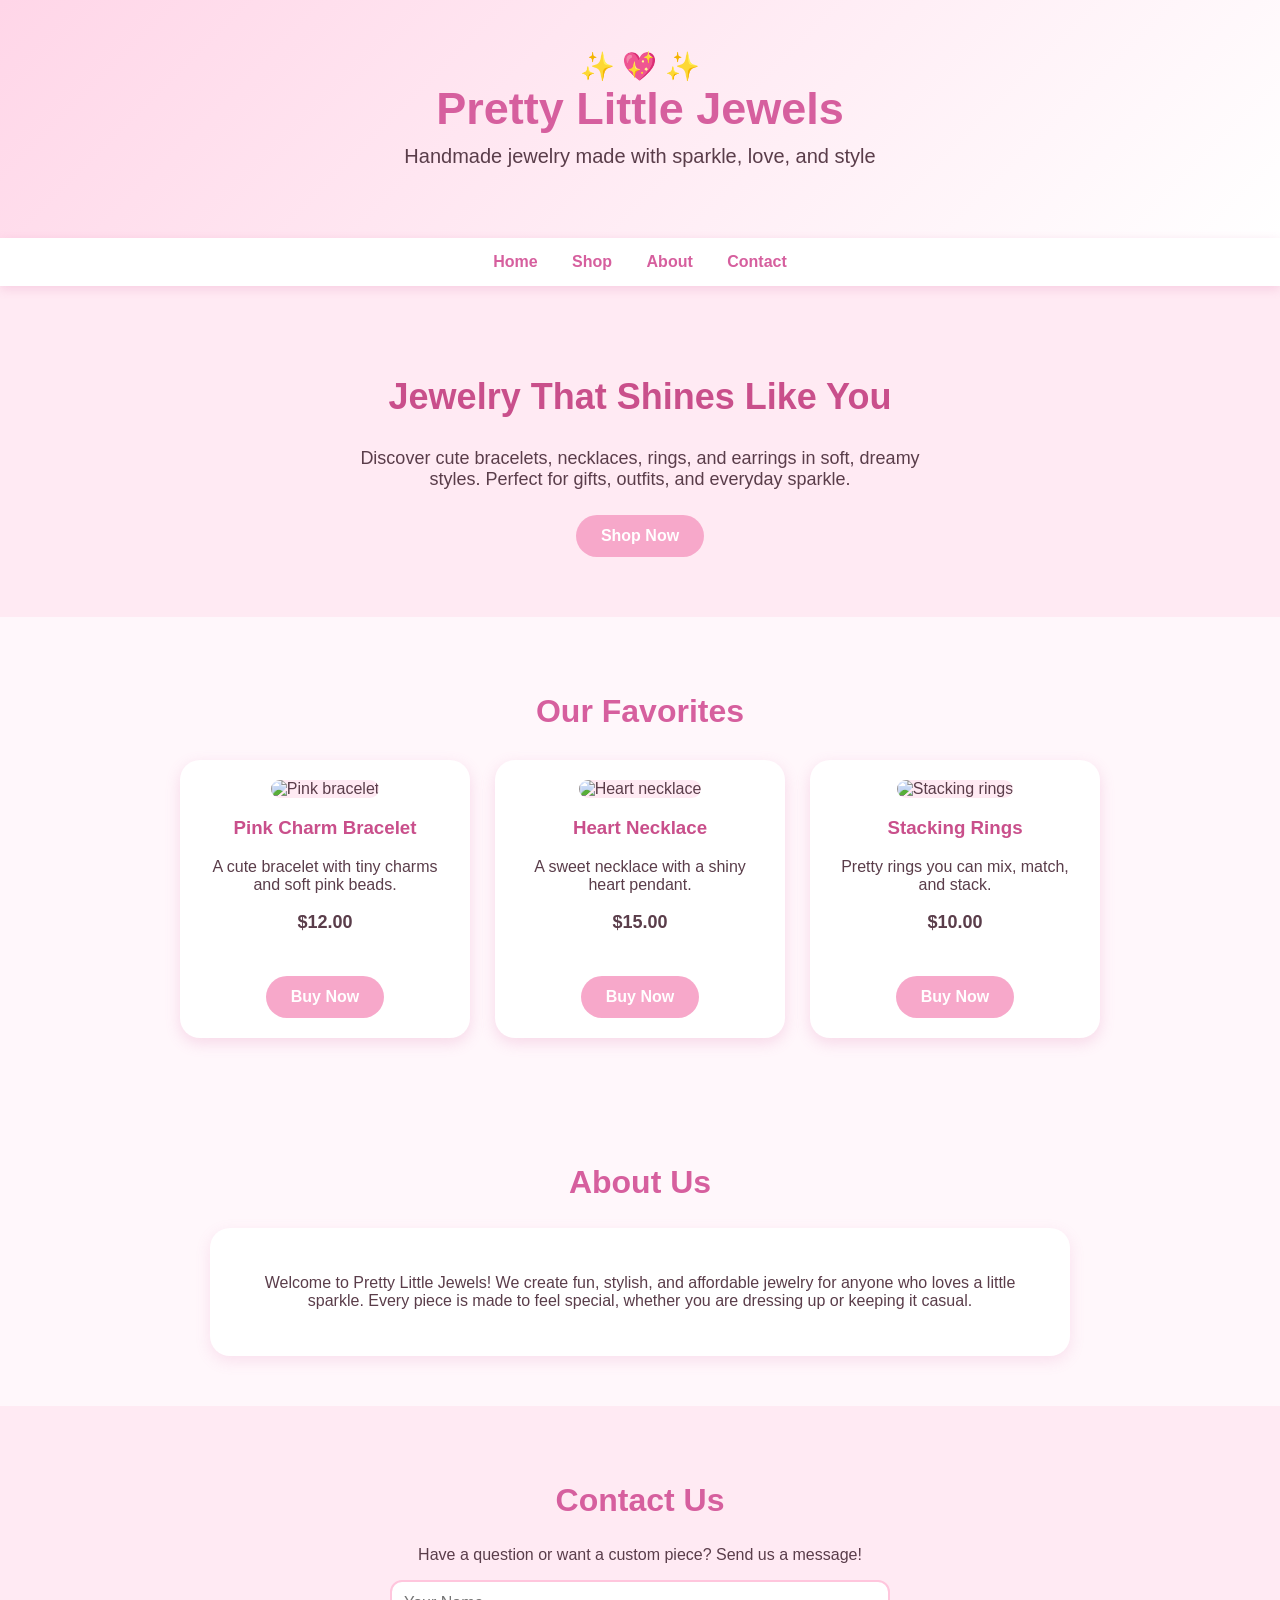
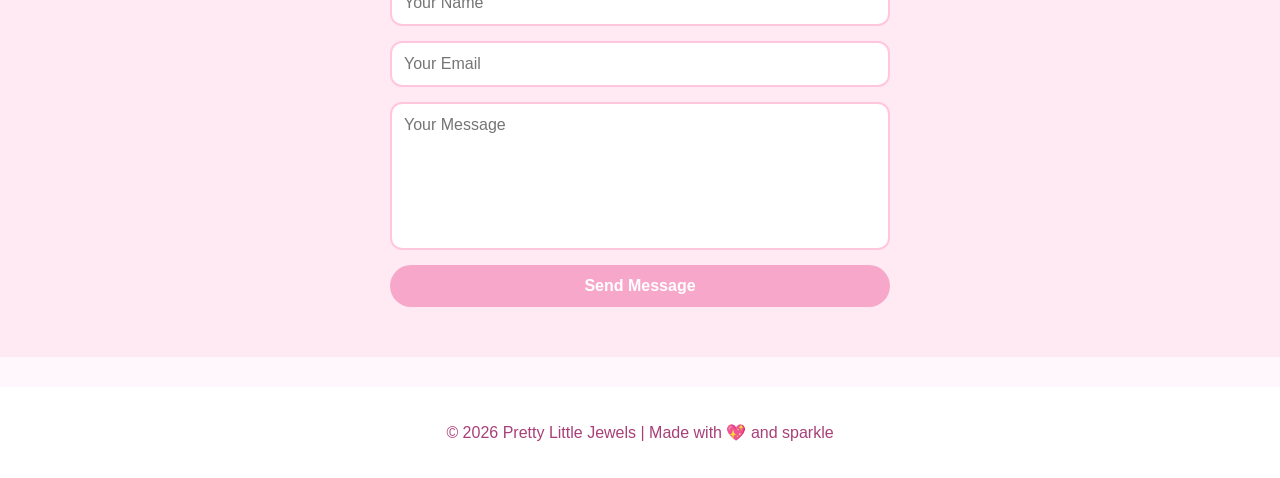
==== index.html @ 211aaa03 "Add initial HTML structure for Pretty Little Jewels This HTML file contains the structure and stylin" ====
<!DOCTYPE html>
<html lang="en">
<head>
  <meta charset="UTF-8" />
  <meta name="viewport" content="width=device-width, initial-scale=1.0" />
  <title>Pretty Little Jewels</title>

  <style>
    body {
      margin: 0;
      font-family: "Trebuchet MS", Arial, sans-serif;
      background-color: #fff7fb;
      color: #5a3d4a;
    }

    header {
      background: linear-gradient(135deg, #ffd6e8, #fff);
      text-align: center;
      padding: 50px 20px;
    }

    header h1 {
      font-size: 45px;
      margin: 0;
      color: #d65f9e;
    }

    header p {
      font-size: 20px;
      margin-top: 10px;
    }

    nav {
      background-color: #ffffff;
      padding: 15px;
      text-align: center;
      box-shadow: 0 3px 10px rgba(214, 95, 158, 0.2);
      position: sticky;
      top: 0;
    }

    nav a {
      color: #d65f9e;
      text-decoration: none;
      margin: 0 15px;
      font-weight: bold;
    }

    nav a:hover {
      color: #a83f78;
    }

    .hero {
      text-align: center;
      padding: 60px 20px;
      background-color: #ffeaf3;
    }

    .hero h2 {
      font-size: 36px;
      color: #c94f8b;
    }

    .hero p {
      font-size: 18px;
      max-width: 600px;
      margin: auto;
    }

    .button {
      display: inline-block;
      margin-top: 25px;
      padding: 12px 25px;
      background-color: #f7a8ca;
      color: white;
      text-decoration: none;
      border-radius: 25px;
      font-weight: bold;
      transition: 0.3s;
    }

    .button:hover {
      background-color: #d65f9e;
      transform: scale(1.05);
    }

    .section {
      padding: 50px 20px;
      text-align: center;
    }

    .section h2 {
      color: #d65f9e;
      font-size: 32px;
    }

    .products {
      display: flex;
      justify-content: center;
      gap: 25px;
      flex-wrap: wrap;
      margin-top: 30px;
    }

    .card {
      background-color: white;
      width: 250px;
      padding: 20px;
      border-radius: 20px;
      box-shadow: 0 5px 15px rgba(214, 95, 158, 0.2);
      transition: 0.3s;
    }

    .card:hover {
      transform: translateY(-8px);
    }

    .card img {
      width: 100%;
      border-radius: 15px;
      background-color: #ffeaf3;
    }

    .card h3 {
      color: #c94f8b;
    }

    .price {
      font-size: 18px;
      font-weight: bold;
      color: #5a3d4a;
    }

    .about {
      background-color: #ffffff;
      max-width: 800px;
      margin: auto;
      padding: 30px;
      border-radius: 20px;
      box-shadow: 0 5px 15px rgba(214, 95, 158, 0.15);
    }

    .contact {
      background-color: #ffeaf3;
    }

    form {
      max-width: 500px;
      margin: auto;
      display: flex;
      flex-direction: column;
      gap: 15px;
    }

    input, textarea {
      padding: 12px;
      border: 2px solid #ffc6dd;
      border-radius: 12px;
      font-size: 16px;
      font-family: inherit;
    }

    textarea {
      resize: none;
      height: 120px;
    }

    button {
      background-color: #f7a8ca;
      color: white;
      border: none;
      padding: 12px;
      border-radius: 25px;
      font-size: 16px;
      font-weight: bold;
      cursor: pointer;
    }

    button:hover {
      background-color: #d65f9e;
    }

    footer {
      background-color: #ffffff;
      text-align: center;
      padding: 20px;
      color: #a83f78;
      margin-top: 30px;
    }

    .sparkle {
      font-size: 28px;
    }
  </style>
</head>

<body>

  <header>
    <div class="sparkle">✨ 💖 ✨</div>
    <h1>Pretty Little Jewels</h1>
    <p>Handmade jewelry made with sparkle, love, and style</p>
  </header>

  <nav>
    <a href="#home">Home</a>
    <a href="#shop">Shop</a>
    <a href="#about">About</a>
    <a href="#contact">Contact</a>
  </nav>

  <section class="hero" id="home">
    <h2>Jewelry That Shines Like You</h2>
    <p>
      Discover cute bracelets, necklaces, rings, and earrings in soft, dreamy styles.
      Perfect for gifts, outfits, and everyday sparkle.
    </p>
    <a href="#shop" class="button">Shop Now</a>
  </section>

  <section class="section" id="shop">
    <h2>Our Favorites</h2>

    <div class="products">

      <div class="card">
        <img src="https://via.placeholder.com/250x200/FFD6E8/FFFFFF?text=Bracelet" alt="Pink bracelet">
        <h3>Pink Charm Bracelet</h3>
        <p>A cute bracelet with tiny charms and soft pink beads.</p>
        <p class="price">$12.00</p>
        <a href="#" class="button">Buy Now</a>
      </div>

      <div class="card">
        <img src="https://via.placeholder.com/250x200/FFEAF3/D65F9E?text=Necklace" alt="Heart necklace">
        <h3>Heart Necklace</h3>
        <p>A sweet necklace with a shiny heart pendant.</p>
        <p class="price">$15.00</p>
        <a href="#" class="button">Buy Now</a>
      </div>

      <div class="card">
        <img src="https://via.placeholder.com/250x200/FFF7FB/C94F8B?text=Rings" alt="Stacking rings">
        <h3>Stacking Rings</h3>
        <p>Pretty rings you can mix, match, and stack.</p>
        <p class="price">$10.00</p>
        <a href="#" class="button">Buy Now</a>
      </div>

    </div>
  </section>

  <section class="section" id="about">
    <h2>About Us</h2>
    <div class="about">
      <p>
        Welcome to Pretty Little Jewels! We create fun, stylish, and affordable jewelry
        for anyone who loves a little sparkle. Every piece is made to feel special,
        whether you are dressing up or keeping it casual.
      </p>
    </div>
  </section>

  <section class="section contact" id="contact">
    <h2>Contact Us</h2>
    <p>Have a question or want a custom piece? Send us a message!</p>

    <form>
      <input type="text" placeholder="Your Name" required>
      <input type="email" placeholder="Your Email" required>
      <textarea placeholder="Your Message"></textarea>
      <button type="submit">Send Message</button>
    </form>
  </section>

  <footer>
    <p>© 2026 Pretty Little Jewels | Made with 💖 and sparkle</p>
  </footer>

</body>
</html>
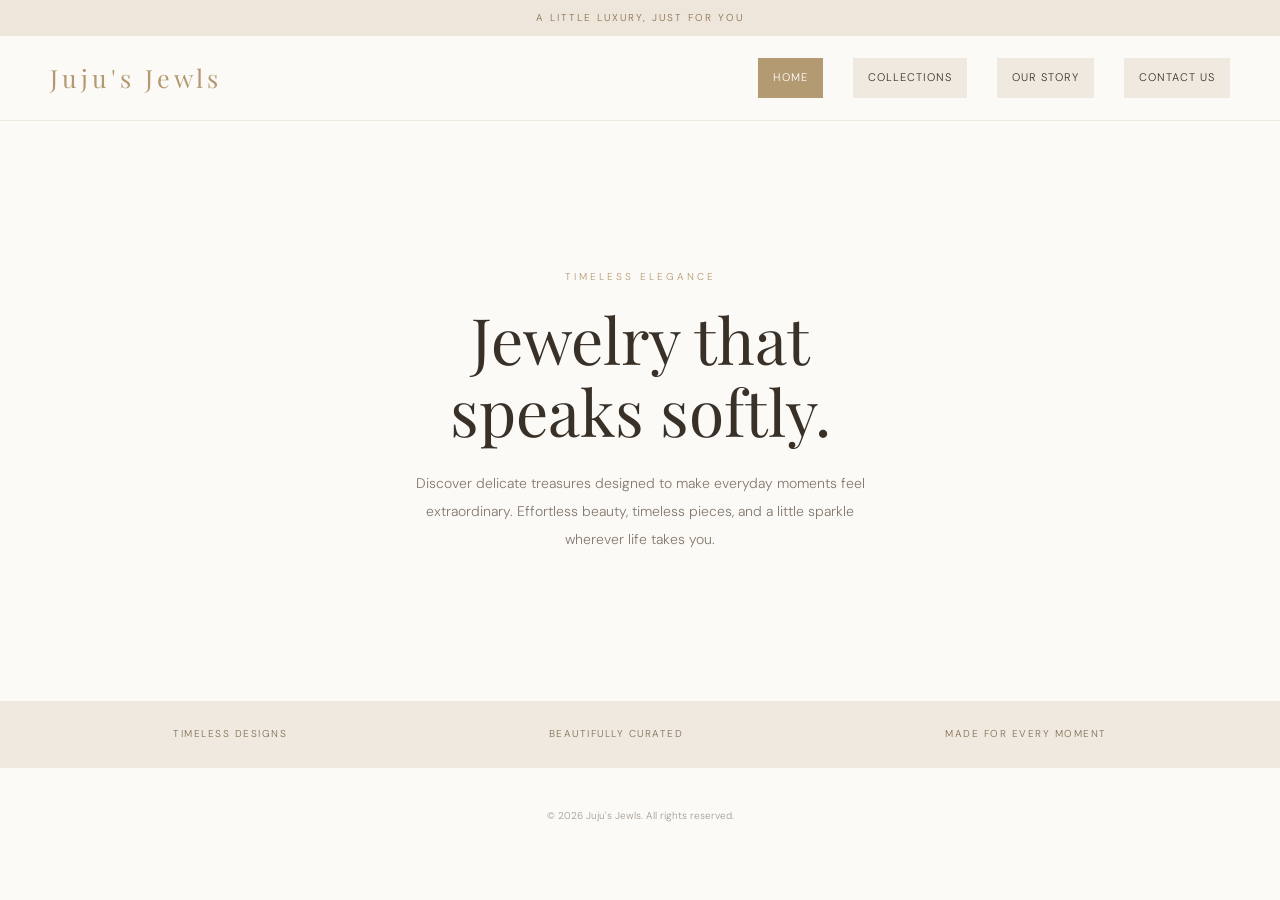
==== commit a083486d: "yay" ====
--- a/index.html
+++ b/index.html
@@ -1,281 +1,60 @@
 <!DOCTYPE html>
 <html lang="en">
-<head>
-  <meta charset="UTF-8" />
-  <meta name="viewport" content="width=device-width, initial-scale=1.0" />
-  <title>Pretty Little Jewels</title>
+  <head>
+    <meta charset="UTF-8" />
+    <meta name="viewport" content="width=device-width, initial-scale=1.0" />
+    <title>Juju's Jewls | Fine Jewelry</title>
+    <link rel="preconnect" href="https://fonts.googleapis.com" />
+    <link rel="preconnect" href="https://fonts.gstatic.com" crossorigin />
+    <link href="https://fonts.googleapis.com/css2?family=Playfair+Display:wght@400;500&family=DM+Sans:wght@300;400;500&display=swap" rel="stylesheet" />
+    <link rel="stylesheet" href="styles.css" />
+  </head>
+  <body>
+    <div class="announcement">A little luxury, just for you</div>
 
-  <style>
-    body {
-      margin: 0;
-      font-family: "Trebuchet MS", Arial, sans-serif;
-      background-color: #fff7fb;
-      color: #5a3d4a;
-    }
+    <header>
+      <div class="container header-inner">
+        <span class="logo">Juju's Jewls</span>
 
-    header {
-      background: linear-gradient(135deg, #ffd6e8, #fff);
-      text-align: center;
-      padding: 50px 20px;
-    }
+        <nav>
+          <a href="index.html" class="active">Home</a>
+          <a href="collections.html">Collections</a>
+          <a href="story.html">Our Story</a>
+          <a href="contact.html">Contact Us</a>
+        </nav>
+      </div>
+    </header>
 
-    header h1 {
-      font-size: 45px;
-      margin: 0;
-      color: #d65f9e;
-    }
+    <main>
+      <section class="container hero hero-no-image">
+        <div class="hero-text">
+          <div class="eyebrow">Timeless elegance</div>
+          <h1>Jewelry that speaks softly.</h1>
+          <p>
+            Discover delicate treasures designed to make everyday moments feel
+            extraordinary. Effortless beauty, timeless pieces, and a little sparkle
+            wherever life takes you.
+          </p>
+        </div>
 
-    header p {
-      font-size: 20px;
-      margin-top: 10px;
-    }
+      </section>
 
-    nav {
-      background-color: #ffffff;
-      padding: 15px;
-      text-align: center;
-      box-shadow: 0 3px 10px rgba(214, 95, 158, 0.2);
-      position: sticky;
-      top: 0;
-    }
-
-    nav a {
-      color: #d65f9e;
-      text-decoration: none;
-      margin: 0 15px;
-      font-weight: bold;
-    }
-
-    nav a:hover {
-      color: #a83f78;
-    }
-
-    .hero {
-      text-align: center;
-      padding: 60px 20px;
-      background-color: #ffeaf3;
-    }
-
-    .hero h2 {
-      font-size: 36px;
-      color: #c94f8b;
-    }
-
-    .hero p {
-      font-size: 18px;
-      max-width: 600px;
-      margin: auto;
-    }
-
-    .button {
-      display: inline-block;
-      margin-top: 25px;
-      padding: 12px 25px;
-      background-color: #f7a8ca;
-      color: white;
-      text-decoration: none;
-      border-radius: 25px;
-      font-weight: bold;
-      transition: 0.3s;
-    }
-
-    .button:hover {
-      background-color: #d65f9e;
-      transform: scale(1.05);
-    }
-
-    .section {
-      padding: 50px 20px;
-      text-align: center;
-    }
-
-    .section h2 {
-      color: #d65f9e;
-      font-size: 32px;
-    }
-
-    .products {
-      display: flex;
-      justify-content: center;
-      gap: 25px;
-      flex-wrap: wrap;
-      margin-top: 30px;
-    }
-
-    .card {
-      background-color: white;
-      width: 250px;
-      padding: 20px;
-      border-radius: 20px;
-      box-shadow: 0 5px 15px rgba(214, 95, 158, 0.2);
-      transition: 0.3s;
-    }
-
-    .card:hover {
-      transform: translateY(-8px);
-    }
-
-    .card img {
-      width: 100%;
-      border-radius: 15px;
-      background-color: #ffeaf3;
-    }
-
-    .card h3 {
-      color: #c94f8b;
-    }
-
-    .price {
-      font-size: 18px;
-      font-weight: bold;
-      color: #5a3d4a;
-    }
-
-    .about {
-      background-color: #ffffff;
-      max-width: 800px;
-      margin: auto;
-      padding: 30px;
-      border-radius: 20px;
-      box-shadow: 0 5px 15px rgba(214, 95, 158, 0.15);
-    }
-
-    .contact {
-      background-color: #ffeaf3;
-    }
-
-    form {
-      max-width: 500px;
-      margin: auto;
-      display: flex;
-      flex-direction: column;
-      gap: 15px;
-    }
-
-    input, textarea {
-      padding: 12px;
-      border: 2px solid #ffc6dd;
-      border-radius: 12px;
-      font-size: 16px;
-      font-family: inherit;
-    }
-
-    textarea {
-      resize: none;
-      height: 120px;
-    }
-
-    button {
-      background-color: #f7a8ca;
-      color: white;
-      border: none;
-      padding: 12px;
-      border-radius: 25px;
-      font-size: 16px;
-      font-weight: bold;
-      cursor: pointer;
-    }
-
-    button:hover {
-      background-color: #d65f9e;
-    }
-
-    footer {
-      background-color: #ffffff;
-      text-align: center;
-      padding: 20px;
-      color: #a83f78;
-      margin-top: 30px;
-    }
-
-    .sparkle {
-      font-size: 28px;
-    }
-  </style>
-</head>
-
-<body>
-
-  <header>
-    <div class="sparkle">✨ 💖 ✨</div>
-    <h1>Pretty Little Jewels</h1>
-    <p>Handmade jewelry made with sparkle, love, and style</p>
-  </header>
-
-  <nav>
-    <a href="#home">Home</a>
-    <a href="#shop">Shop</a>
-    <a href="#about">About</a>
-    <a href="#contact">Contact</a>
-  </nav>
-
-  <section class="hero" id="home">
-    <h2>Jewelry That Shines Like You</h2>
-    <p>
-      Discover cute bracelets, necklaces, rings, and earrings in soft, dreamy styles.
-      Perfect for gifts, outfits, and everyday sparkle.
-    </p>
-    <a href="#shop" class="button">Shop Now</a>
-  </section>
-
-  <section class="section" id="shop">
-    <h2>Our Favorites</h2>
-
-    <div class="products">
-
-      <div class="card">
-        <img src="https://via.placeholder.com/250x200/FFD6E8/FFFFFF?text=Bracelet" alt="Pink bracelet">
-        <h3>Pink Charm Bracelet</h3>
-        <p>A cute bracelet with tiny charms and soft pink beads.</p>
-        <p class="price">$12.00</p>
-        <a href="#" class="button">Buy Now</a>
+      <div class="benefits">
+        <div class="container benefits-grid">
+          <span>Timeless designs</span>
+          <span>Beautifully curated</span>
+          <span>Made for every moment</span>
+        </div>
       </div>
 
-      <div class="card">
-        <img src="https://via.placeholder.com/250x200/FFEAF3/D65F9E?text=Necklace" alt="Heart necklace">
-        <h3>Heart Necklace</h3>
-        <p>A sweet necklace with a shiny heart pendant.</p>
-        <p class="price">$15.00</p>
-        <a href="#" class="button">Buy Now</a>
+    </main>
+
+    <footer>
+      <div class="container">
+        <div class="copyright">© <span id="year"></span> Juju's Jewls. All rights reserved.</div>
       </div>
+    </footer>
 
-      <div class="card">
-        <img src="https://via.placeholder.com/250x200/FFF7FB/C94F8B?text=Rings" alt="Stacking rings">
-        <h3>Stacking Rings</h3>
-        <p>Pretty rings you can mix, match, and stack.</p>
-        <p class="price">$10.00</p>
-        <a href="#" class="button">Buy Now</a>
-      </div>
-
-    </div>
-  </section>
-
-  <section class="section" id="about">
-    <h2>About Us</h2>
-    <div class="about">
-      <p>
-        Welcome to Pretty Little Jewels! We create fun, stylish, and affordable jewelry
-        for anyone who loves a little sparkle. Every piece is made to feel special,
-        whether you are dressing up or keeping it casual.
-      </p>
-    </div>
-  </section>
-
-  <section class="section contact" id="contact">
-    <h2>Contact Us</h2>
-    <p>Have a question or want a custom piece? Send us a message!</p>
-
-    <form>
-      <input type="text" placeholder="Your Name" required>
-      <input type="email" placeholder="Your Email" required>
-      <textarea placeholder="Your Message"></textarea>
-      <button type="submit">Send Message</button>
-    </form>
-  </section>
-
-  <footer>
-    <p>© 2026 Pretty Little Jewels | Made with 💖 and sparkle</p>
-  </footer>
-
-</body>
+    <script src="script.js"></script>
+  </body>
 </html>
--- a/styles.css
+++ b/styles.css
@@ -0,0 +1,544 @@
+* {
+  margin: 0;
+  padding: 0;
+  box-sizing: border-box;
+}
+
+:root {
+  --bg: #fcfaf7;
+  --panel: #f2ece4;
+  --accent: #b49a72;
+  --accent-deep: #91764f;
+  --text: #393128;
+  --muted: #84796d;
+  --line: #eee8df;
+  --soft: #f0e9df;
+}
+
+html {
+  scroll-behavior: smooth;
+}
+
+body {
+  background: var(--bg);
+  color: var(--text);
+  font-family: 'DM Sans', sans-serif;
+  font-weight: 300;
+  line-height: 1.6;
+}
+
+a {
+  text-decoration: none;
+  color: inherit;
+}
+
+img {
+  display: block;
+  max-width: 100%;
+}
+
+.container {
+  width: min(1180px, calc(100% - 40px));
+  margin: 0 auto;
+}
+
+.announcement {
+  background: #eee6da;
+  color: #89714f;
+  text-align: center;
+  padding: 10px;
+  font-size: 10px;
+  letter-spacing: 2px;
+  text-transform: uppercase;
+}
+
+header {
+  position: sticky;
+  top: 0;
+  z-index: 10;
+  background: rgba(252, 250, 247, 0.96);
+  backdrop-filter: blur(8px);
+  border-bottom: 1px solid var(--line);
+}
+
+.header-inner {
+  display: flex;
+  align-items: center;
+  justify-content: space-between;
+  padding: 22px 0;
+}
+
+.logo {
+  font-family: 'Playfair Display', serif;
+  font-size: 25px;
+  letter-spacing: 4px;
+  color: var(--accent);
+}
+
+nav {
+  display: flex;
+  align-items: center;
+  gap: 30px;
+}
+
+nav a {
+  padding: 10px 14px;
+  border: 1px solid transparent;
+  background: var(--soft);
+  font-size: 11px;
+  letter-spacing: 1px;
+  text-transform: uppercase;
+  color: var(--text);
+  transition: background 0.2s ease, color 0.2s ease, border-color 0.2s ease;
+}
+
+nav a:hover:not(.active) {
+  background: #e7ddcf;
+}
+
+nav a.active {
+  background: var(--accent);
+  border-color: var(--accent);
+  color: white;
+}
+
+.hero {
+  min-height: 580px;
+  display: grid;
+  grid-template-columns: 1fr 1fr;
+  align-items: center;
+  gap: 50px;
+  padding: 70px 0;
+}
+
+.hero-no-image {
+  grid-template-columns: 1fr;
+  justify-items: center;
+  text-align: center;
+}
+
+.hero-text {
+  max-width: 470px;
+}
+
+.eyebrow {
+  color: var(--accent);
+  letter-spacing: 3px;
+  font-size: 10px;
+  text-transform: uppercase;
+  margin-bottom: 18px;
+}
+
+h1,
+h2,
+h3 {
+  font-family: 'Playfair Display', serif;
+  font-weight: 400;
+}
+
+h1 {
+  font-size: clamp(42px, 5vw, 67px);
+  line-height: 1.12;
+  margin-bottom: 22px;
+}
+
+.hero-text p,
+.page-hero p,
+.story-copy p,
+.contact-copy p,
+.section-intro p,
+.value-card p,
+.product-card p,
+.feature-copy p,
+.info-block p,
+.contact-form p {
+  color: var(--muted);
+  font-size: 14px;
+  line-height: 2;
+}
+
+.button,
+button {
+  display: inline-block;
+  padding: 15px 25px;
+  background: var(--accent);
+  color: white;
+  text-transform: uppercase;
+  letter-spacing: 2px;
+  font-size: 10px;
+  border: 1px solid var(--accent);
+  cursor: pointer;
+  transition: background 0.2s ease, border 0.2s ease;
+}
+
+.button:hover,
+button:hover {
+  background: var(--accent-deep);
+  border-color: var(--accent-deep);
+}
+
+.button.secondary {
+  background: transparent;
+  color: var(--text);
+  border-color: var(--text);
+}
+
+.button.secondary:hover {
+  background: var(--text);
+  color: white;
+}
+
+.hero img,
+.story-visual img,
+.contact-visual img,
+.product-card img,
+.feature-card img {
+  width: 100%;
+  object-fit: cover;
+}
+
+.hero img {
+  height: 490px;
+}
+
+.benefits {
+  background: var(--soft);
+  padding: 25px 0;
+}
+
+.benefits-grid {
+  display: flex;
+  justify-content: space-around;
+  flex-wrap: wrap;
+  gap: 15px;
+  color: #806d53;
+  font-size: 10px;
+  letter-spacing: 1.5px;
+  text-transform: uppercase;
+}
+
+.section {
+  padding: 90px 0;
+}
+
+.section-header {
+  text-align: center;
+  margin-bottom: 45px;
+}
+
+.section-header h2,
+.page-hero h1,
+.story-copy h2,
+.contact-copy h2 {
+  font-size: clamp(32px, 4vw, 46px);
+}
+
+.section-header p {
+  color: var(--muted);
+  margin-top: 12px;
+  font-size: 13px;
+}
+
+.product-grid,
+.feature-grid,
+.story-grid,
+.contact-grid,
+.values-grid {
+  display: grid;
+  gap: 28px;
+}
+
+.product-grid {
+  grid-template-columns: repeat(3, minmax(0, 1fr));
+}
+
+.jewelry-section + .jewelry-section {
+  border-top: 1px solid var(--line);
+}
+
+.category-grid {
+  display: flex;
+  flex-wrap: wrap;
+  justify-content: center;
+  gap: 28px;
+}
+
+.category-grid .product-card {
+  width: min(100%, 340px);
+}
+
+.product-card {
+  text-align: center;
+}
+
+.product-card img {
+  height: 330px;
+  margin-bottom: 18px;
+  background: #eee6da;
+}
+
+.product-card h3 {
+  margin-bottom: 8px;
+  font-size: 22px;
+}
+
+.product-card .price {
+  color: var(--accent) !important;
+  margin-top: 10px;
+}
+
+.feature-grid {
+  grid-template-columns: repeat(2, minmax(0, 1fr));
+}
+
+.feature-card {
+  background: #f7f1ea;
+  padding: 28px;
+}
+
+.feature-card img {
+  height: 330px;
+  margin-bottom: 20px;
+}
+
+.feature-card h3 {
+  font-size: 26px;
+  margin-bottom: 10px;
+}
+
+.page-hero {
+  padding: 80px 0 30px;
+  text-align: center;
+}
+
+.page-hero h1 {
+  margin-bottom: 14px;
+}
+
+.story-grid,
+.contact-grid {
+  grid-template-columns: 1.1fr 0.9fr;
+  align-items: center;
+}
+
+.story-visual img,
+.contact-visual img {
+  height: 500px;
+}
+
+.story-copy,
+.contact-copy {
+  padding: 20px 0;
+}
+
+.story-copy h2,
+.contact-copy h2 {
+  margin-bottom: 18px;
+}
+
+.story-copy p + p,
+.contact-copy p + p {
+  margin-top: 18px;
+}
+
+.values-grid {
+  grid-template-columns: repeat(3, minmax(0, 1fr));
+  margin-top: 40px;
+}
+
+.value-card {
+  background: var(--panel);
+  padding: 28px 22px;
+  text-align: center;
+}
+
+.value-card h3 {
+  margin-bottom: 12px;
+  font-size: 24px;
+}
+
+.contact-layout {
+  display: grid;
+  grid-template-columns: 1.1fr 0.9fr;
+  gap: 30px;
+  align-items: start;
+}
+
+.info-stack {
+  display: grid;
+  gap: 18px;
+}
+
+.info-block {
+  background: var(--panel);
+  min-height: 220px;
+  padding: 38px 30px;
+  display: flex;
+  flex-direction: column;
+  justify-content: center;
+}
+
+.info-block h3 {
+  font-size: 30px;
+  margin-bottom: 6px;
+}
+
+.info-block p {
+  font-size: 18px;
+}
+
+.contact-form {
+  background: white;
+  border: 1px solid var(--line);
+  padding: 28px;
+}
+
+.form-row {
+  display: grid;
+  gap: 18px;
+  margin-top: 20px;
+}
+
+label {
+  display: grid;
+  gap: 8px;
+  color: var(--text);
+  font-size: 12px;
+  letter-spacing: 1px;
+  text-transform: uppercase;
+}
+
+input,
+textarea {
+  width: 100%;
+  padding: 14px 15px;
+  background: #f9f5f0;
+  border: 1px solid #ddd2c5;
+  font: inherit;
+  color: var(--text);
+}
+
+textarea {
+  min-height: 140px;
+  resize: vertical;
+}
+
+.newsletter {
+  padding: 80px 0;
+  text-align: center;
+}
+
+.newsletter h2 {
+  font-size: clamp(30px, 4vw, 42px);
+  margin-bottom: 12px;
+}
+
+.newsletter form {
+  display: flex;
+  justify-content: center;
+  align-items: center;
+  width: min(470px, 100%);
+  margin: 30px auto 0;
+}
+
+.newsletter input {
+  flex: 1;
+  min-width: 0;
+  background: transparent;
+}
+
+#message {
+  margin-top: 15px;
+  color: var(--muted);
+  min-height: 24px;
+}
+
+footer {
+  padding: 40px 20px 55px;
+  text-align: center;
+  border-top: 1px solid var(--line);
+}
+
+footer .logo {
+  display: inline-block;
+  margin-bottom: 20px;
+}
+
+.footer-links {
+  display: flex;
+  justify-content: center;
+  flex-wrap: wrap;
+  gap: 22px;
+  margin-bottom: 25px;
+  font-size: 11px;
+  color: var(--muted);
+}
+
+.copyright {
+  color: #a39a8f;
+  font-size: 10px;
+}
+
+@media (max-width: 900px) {
+  .product-grid,
+  .feature-grid,
+  .story-grid,
+  .contact-grid,
+  .contact-layout,
+  .values-grid {
+    grid-template-columns: 1fr;
+  }
+
+  .hero {
+    grid-template-columns: 1fr;
+    text-align: center;
+    padding: 50px 0;
+    gap: 30px;
+  }
+
+  .hero-text {
+    max-width: none;
+  }
+
+  .hero img,
+  .story-visual img,
+  .contact-visual img {
+    height: 380px;
+  }
+}
+
+@media (max-width: 680px) {
+  .header-inner {
+    flex-direction: column;
+    gap: 18px;
+  }
+
+  nav {
+    flex-wrap: wrap;
+    justify-content: center;
+    gap: 14px;
+  }
+
+  nav a {
+    font-size: 9px;
+  }
+
+  .section {
+    padding: 70px 0;
+  }
+
+  .newsletter form {
+    flex-direction: column;
+    gap: 10px;
+  }
+
+  .newsletter button,
+  .newsletter input {
+    width: 100%;
+  }
+
+  .button,
+  button {
+    width: auto;
+  }
+}
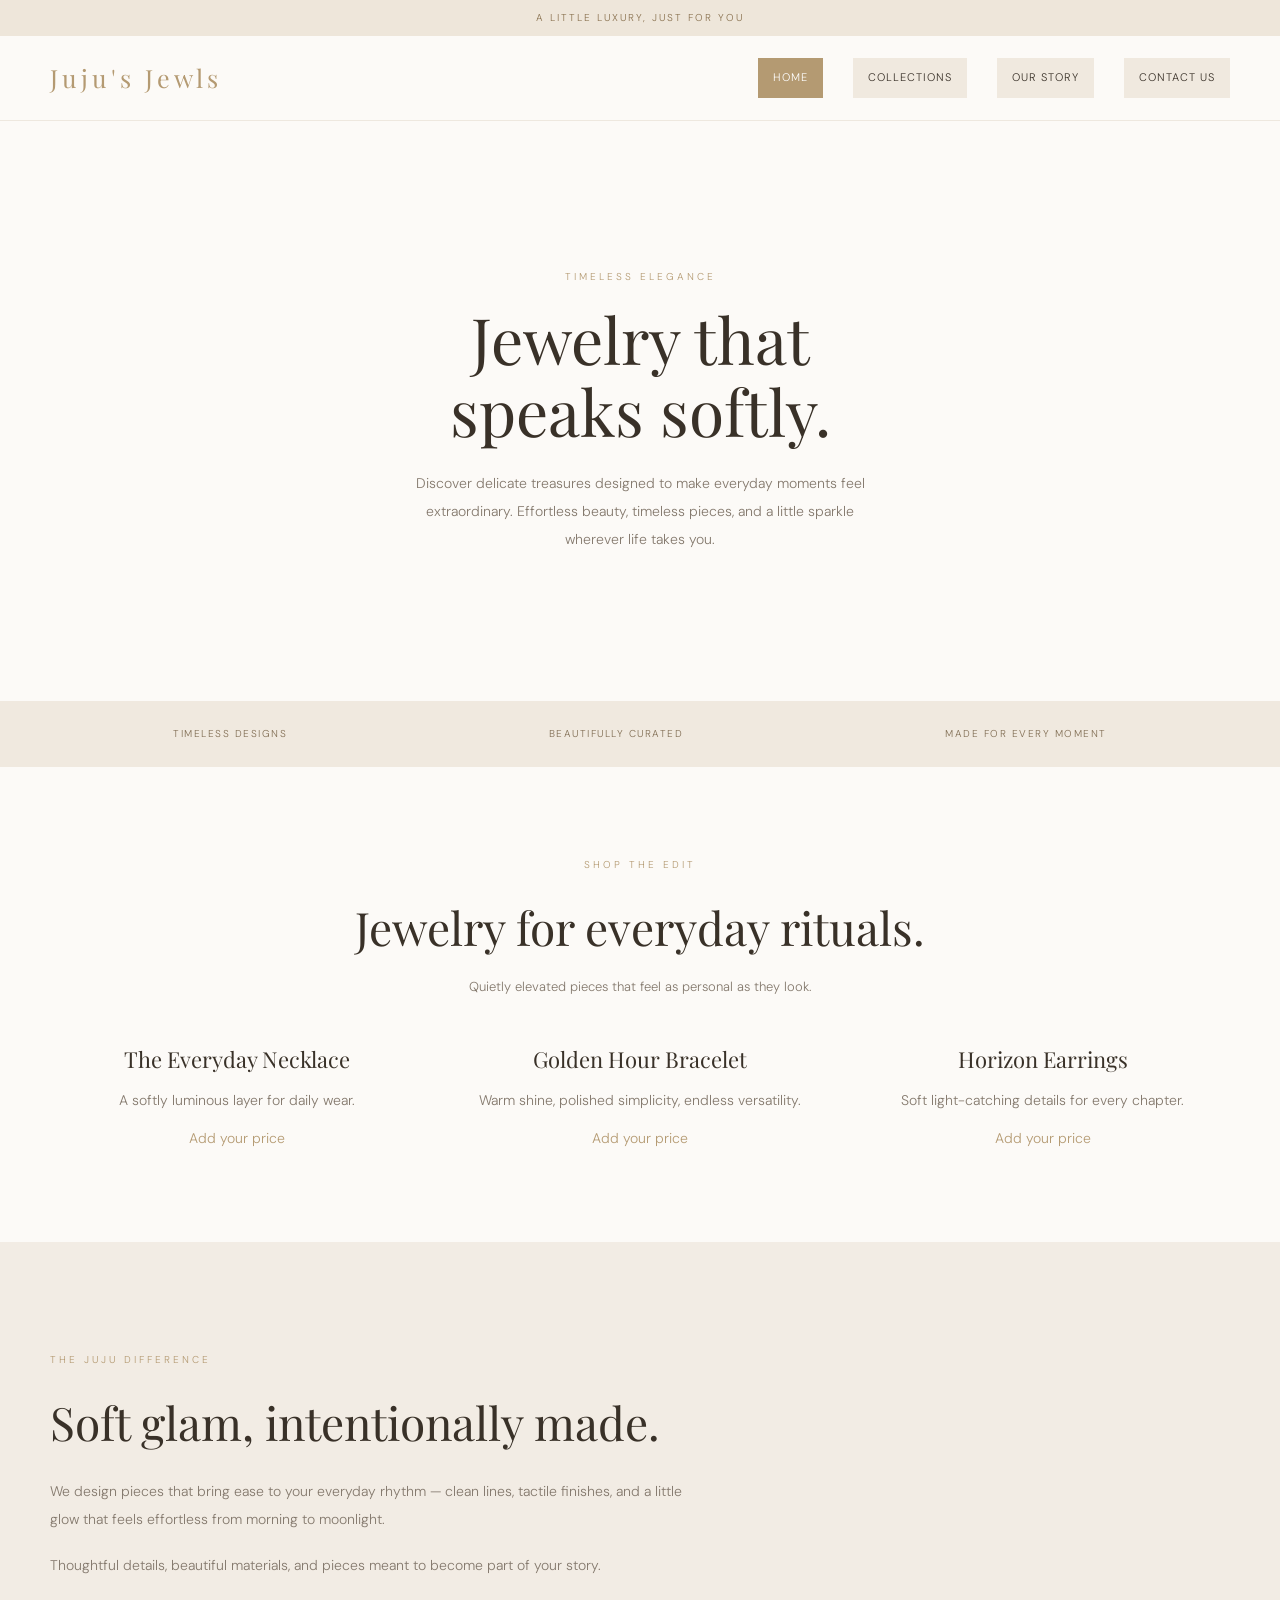
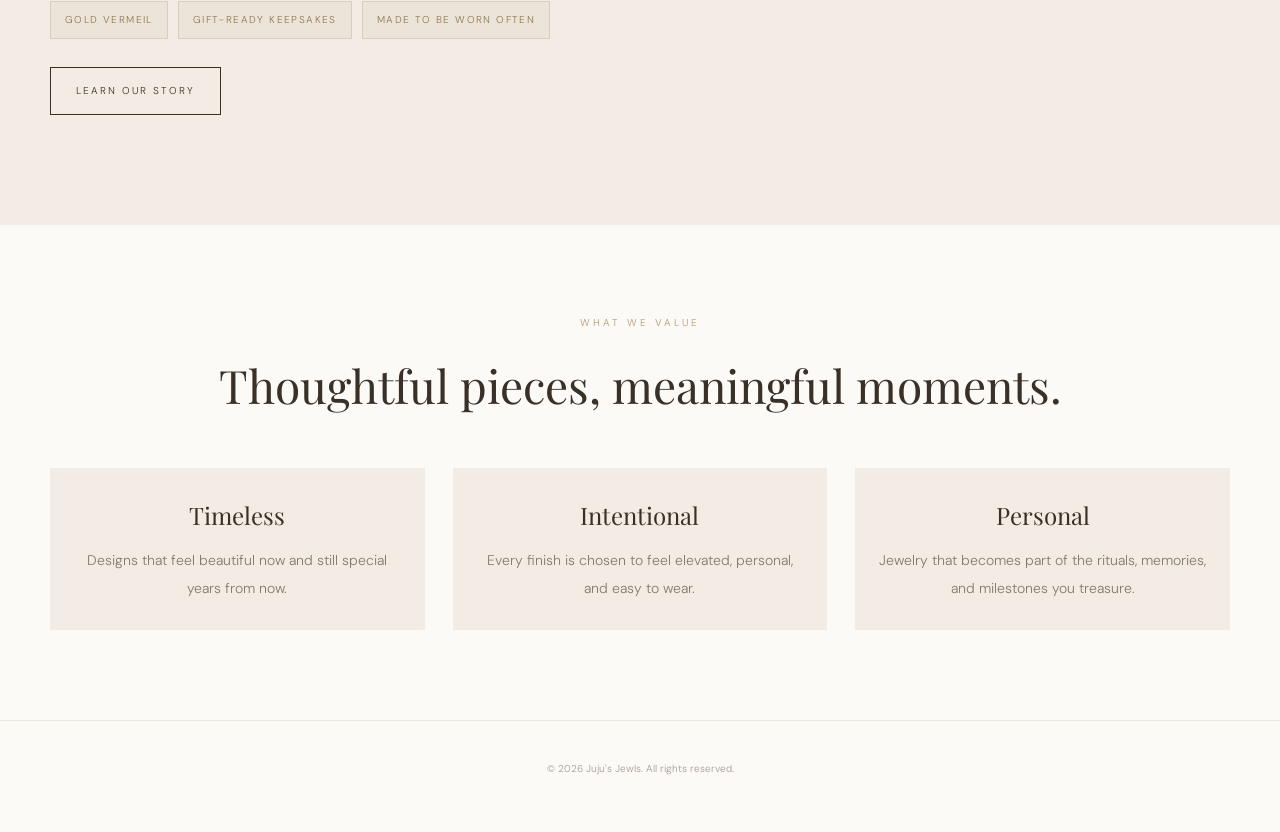
==== commit bbd18daa: "mewo" ====
--- a/index.html
+++ b/index.html
@@ -36,7 +36,6 @@
             wherever life takes you.
           </p>
         </div>
-
       </section>
 
       <div class="benefits">
@@ -46,6 +45,85 @@
           <span>Made for every moment</span>
         </div>
       </div>
+
+      <section class="section">
+        <div class="container">
+          <div class="section-header">
+            <div class="eyebrow">Shop the edit</div>
+            <h2>Jewelry for everyday rituals.</h2>
+            <p>Quietly elevated pieces that feel as personal as they look.</p>
+          </div>
+
+          <div class="product-grid">
+            <article class="product-card">
+              <h3>The Everyday Necklace</h3>
+              <p>A softly luminous layer for daily wear.</p>
+              <p class="price">Add your price</p>
+            </article>
+
+            <article class="product-card">
+              <h3>Golden Hour Bracelet</h3>
+              <p>Warm shine, polished simplicity, endless versatility.</p>
+              <p class="price">Add your price</p>
+            </article>
+
+            <article class="product-card">
+              <h3>Horizon Earrings</h3>
+              <p>Soft light-catching details for every chapter.</p>
+              <p class="price">Add your price</p>
+            </article>
+          </div>
+        </div>
+      </section>
+
+      <section class="section story-panel" style="background: #f2ece4;">
+        <div class="container story-grid">
+          <div class="story-copy">
+            <div class="eyebrow">The Juju difference</div>
+            <h2>Soft glam, intentionally made.</h2>
+            <p>
+              We design pieces that bring ease to your everyday rhythm — clean lines,
+              tactile finishes, and a little glow that feels effortless from morning to moonlight.
+            </p>
+            <p>
+              Thoughtful details, beautiful materials, and pieces meant to become part of your story.
+            </p>
+            <div class="detail-list">
+              <span>Gold vermeil</span>
+              <span>Gift-ready keepsakes</span>
+              <span>Made to be worn often</span>
+            </div>
+            <a href="story.html" class="button secondary">Learn our story</a>
+          </div>
+
+        </div>
+      </section>
+
+      <section class="section" style="background: #fcfaf7;">
+        <div class="container">
+          <div class="section-header">
+            <div class="eyebrow">What we value</div>
+            <h2>Thoughtful pieces, meaningful moments.</h2>
+          </div>
+
+          <div class="values-grid">
+            <article class="value-card">
+              <h3>Timeless</h3>
+              <p>Designs that feel beautiful now and still special years from now.</p>
+            </article>
+
+            <article class="value-card">
+              <h3>Intentional</h3>
+              <p>Every finish is chosen to feel elevated, personal, and easy to wear.</p>
+            </article>
+
+            <article class="value-card">
+              <h3>Personal</h3>
+              <p>Jewelry that becomes part of the rituals, memories, and milestones you treasure.</p>
+            </article>
+          </div>
+        </div>
+      </section>
 
     </main>
 
--- a/styles.css
+++ b/styles.css
@@ -119,6 +119,15 @@
 
 .hero-text {
   max-width: 470px;
+}
+
+.hero-actions {
+  display: flex;
+  justify-content: center;
+  align-items: center;
+  gap: 14px;
+  margin-top: 28px;
+  flex-wrap: wrap;
 }
 
 .eyebrow {
@@ -341,6 +350,23 @@
   margin-top: 18px;
 }
 
+.detail-list {
+  display: flex;
+  flex-wrap: wrap;
+  gap: 10px;
+  margin: 22px 0 28px;
+}
+
+.detail-list span {
+  background: rgba(180, 154, 114, 0.1);
+  border: 1px solid rgba(145, 118, 79, 0.2);
+  color: var(--accent-deep);
+  padding: 10px 14px;
+  font-size: 10px;
+  letter-spacing: 1.4px;
+  text-transform: uppercase;
+}
+
 .values-grid {
   grid-template-columns: repeat(3, minmax(0, 1fr));
   margin-top: 40px;
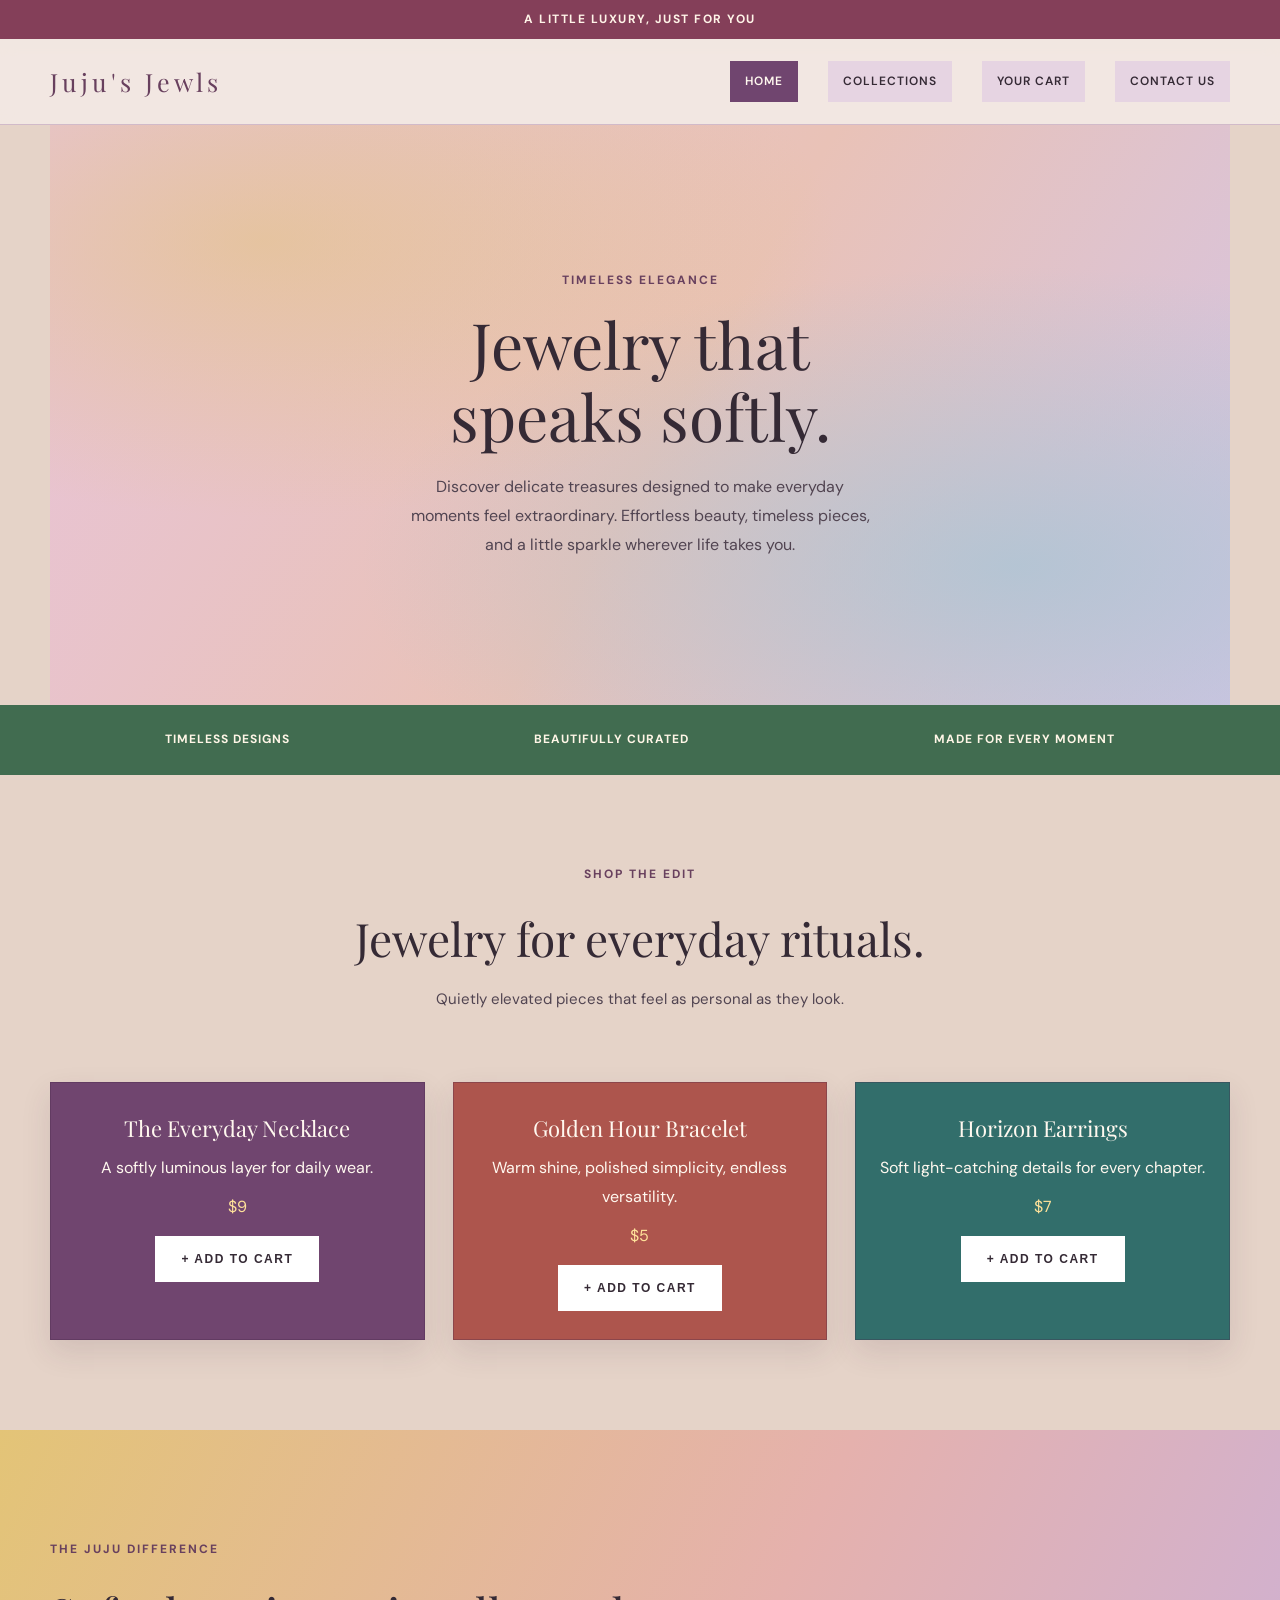
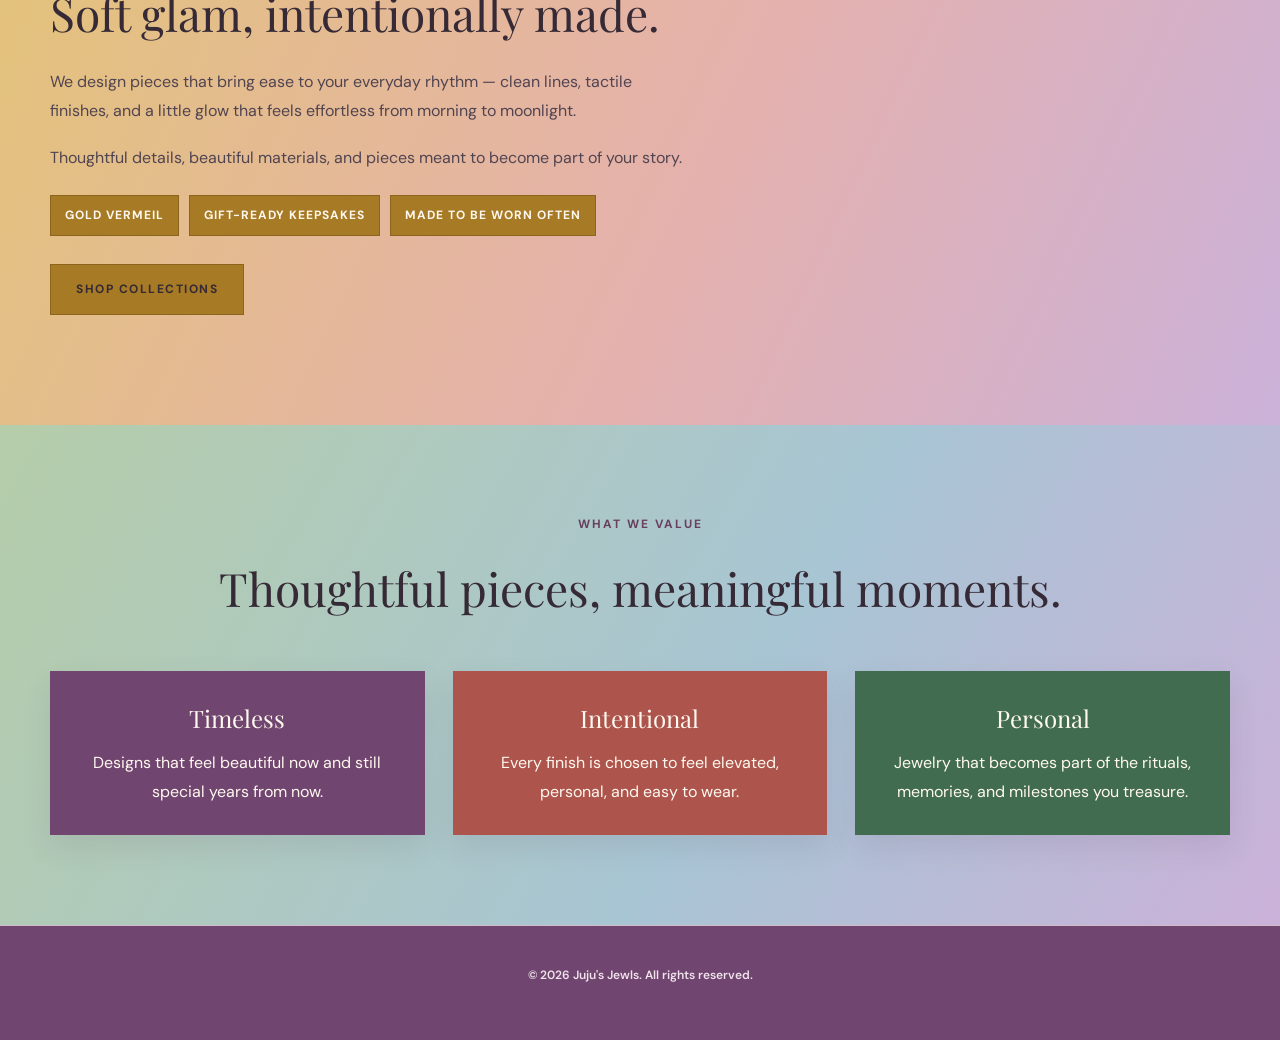
==== commit 73bff85f: "hooray" ====
--- a/index.html
+++ b/index.html
@@ -19,7 +19,7 @@
         <nav>
           <a href="index.html" class="active">Home</a>
           <a href="collections.html">Collections</a>
-          <a href="story.html">Our Story</a>
+          <a href="cart.html">Your Cart</a>
           <a href="contact.html">Contact Us</a>
         </nav>
       </div>
@@ -54,29 +54,33 @@
             <p>Quietly elevated pieces that feel as personal as they look.</p>
           </div>
 
+          <p id="cart-status" class="cart-status" role="status" aria-live="polite"></p>
           <div class="product-grid">
             <article class="product-card">
               <h3>The Everyday Necklace</h3>
               <p>A softly luminous layer for daily wear.</p>
-              <p class="price">Add your price</p>
+              <p class="price">$9</p>
+              <button class="add-to-cart" type="button" data-product-id="everyday-necklace" data-product-name="The Everyday Necklace" data-product-price="9">+ ADD TO CART</button>
             </article>
 
             <article class="product-card">
               <h3>Golden Hour Bracelet</h3>
               <p>Warm shine, polished simplicity, endless versatility.</p>
-              <p class="price">Add your price</p>
+              <p class="price">$5</p>
+              <button class="add-to-cart" type="button" data-product-id="golden-hour-bracelet" data-product-name="Golden Hour Bracelet" data-product-price="5">+ ADD TO CART</button>
             </article>
 
             <article class="product-card">
               <h3>Horizon Earrings</h3>
               <p>Soft light-catching details for every chapter.</p>
-              <p class="price">Add your price</p>
+              <p class="price">$7</p>
+              <button class="add-to-cart" type="button" data-product-id="horizon-earrings" data-product-name="Horizon Earrings" data-product-price="7">+ ADD TO CART</button>
             </article>
           </div>
         </div>
       </section>
 
-      <section class="section story-panel" style="background: #f2ece4;">
+      <section class="section story-panel">
         <div class="container story-grid">
           <div class="story-copy">
             <div class="eyebrow">The Juju difference</div>
@@ -93,13 +97,13 @@
               <span>Gift-ready keepsakes</span>
               <span>Made to be worn often</span>
             </div>
-            <a href="story.html" class="button secondary">Learn our story</a>
+            <a href="collections.html" class="button secondary">Shop collections</a>
           </div>
 
         </div>
       </section>
 
-      <section class="section" style="background: #fcfaf7;">
+      <section class="section soft-section">
         <div class="container">
           <div class="section-header">
             <div class="eyebrow">What we value</div>
--- a/styles.css
+++ b/styles.css
@@ -5,14 +5,25 @@
 }
 
 :root {
-  --bg: #fcfaf7;
-  --panel: #f2ece4;
-  --accent: #b49a72;
-  --accent-deep: #91764f;
-  --text: #393128;
-  --muted: #84796d;
-  --line: #eee8df;
-  --soft: #f0e9df;
+  --bg: #e5d3c8;
+  --panel: #d9c3dc;
+  --accent: #68405e;
+  --accent-deep: #482e45;
+  --text: #352a35;
+  --muted: #514451;
+  --line: #d1bac9;
+  --soft: #e6d4e2;
+  --blush: #e5b1ad;
+  --lavender: #cbb1d9;
+  --mint: #b5cda9;
+  --blue: #a8c5d4;
+  --butter: #e3c477;
+  --berry: #70456f;
+  --wine: #843f59;
+  --teal: #326e6b;
+  --coral: #ad554d;
+  --emerald: #416c50;
+  --gold: #a77a25;
 }
 
 html {
@@ -23,7 +34,7 @@
   background: var(--bg);
   color: var(--text);
   font-family: 'DM Sans', sans-serif;
-  font-weight: 300;
+  font-weight: 400;
   line-height: 1.6;
 }
 
@@ -43,12 +54,13 @@
 }
 
 .announcement {
-  background: #eee6da;
-  color: #89714f;
+  background: var(--wine);
+  color: #fff4e8;
   text-align: center;
   padding: 10px;
-  font-size: 10px;
-  letter-spacing: 2px;
+  font-size: 12px;
+  font-weight: 700;
+  letter-spacing: 1.5px;
   text-transform: uppercase;
 }
 
@@ -56,7 +68,7 @@
   position: sticky;
   top: 0;
   z-index: 10;
-  background: rgba(252, 250, 247, 0.96);
+  background: rgba(242, 232, 227, 0.97);
   backdrop-filter: blur(8px);
   border-bottom: 1px solid var(--line);
 }
@@ -85,7 +97,8 @@
   padding: 10px 14px;
   border: 1px solid transparent;
   background: var(--soft);
-  font-size: 11px;
+  font-size: 12px;
+  font-weight: 600;
   letter-spacing: 1px;
   text-transform: uppercase;
   color: var(--text);
@@ -93,13 +106,13 @@
 }
 
 nav a:hover:not(.active) {
-  background: #e7ddcf;
+  background: var(--lavender);
 }
 
 nav a.active {
-  background: var(--accent);
-  border-color: var(--accent);
-  color: white;
+  background: var(--berry);
+  border-color: var(--berry);
+  color: #fff8ef;
 }
 
 .hero {
@@ -109,6 +122,10 @@
   align-items: center;
   gap: 50px;
   padding: 70px 0;
+  background-image:
+    radial-gradient(ellipse at 18% 20%, rgba(227, 196, 119, 0.52), transparent 42%),
+    radial-gradient(ellipse at 82% 76%, rgba(168, 197, 212, 0.76), transparent 48%),
+    linear-gradient(120deg, #e8c4d9, #e9c2b7 52%, #d5c4e4);
 }
 
 .hero-no-image {
@@ -132,8 +149,9 @@
 
 .eyebrow {
   color: var(--accent);
-  letter-spacing: 3px;
-  font-size: 10px;
+  letter-spacing: 2px;
+  font-size: 12px;
+  font-weight: 700;
   text-transform: uppercase;
   margin-bottom: 18px;
 }
@@ -162,39 +180,40 @@
 .info-block p,
 .contact-form p {
   color: var(--muted);
-  font-size: 14px;
-  line-height: 2;
+  font-size: 16px;
+  line-height: 1.8;
 }
 
 .button,
 button {
   display: inline-block;
   padding: 15px 25px;
-  background: var(--accent);
-  color: white;
+  background: var(--berry);
+  color: #fff8ef;
   text-transform: uppercase;
-  letter-spacing: 2px;
-  font-size: 10px;
-  border: 1px solid var(--accent);
+  letter-spacing: 1.5px;
+  font-size: 12px;
+  font-weight: 700;
+  border: 1px solid #5c375c;
   cursor: pointer;
   transition: background 0.2s ease, border 0.2s ease;
 }
 
 .button:hover,
 button:hover {
-  background: var(--accent-deep);
-  border-color: var(--accent-deep);
+  background: var(--wine);
+  border-color: #6b3047;
 }
 
 .button.secondary {
-  background: transparent;
+  background: var(--gold);
   color: var(--text);
-  border-color: var(--text);
+  border-color: #8d641e;
 }
 
 .button.secondary:hover {
-  background: var(--text);
-  color: white;
+  background: #c89535;
+  color: var(--text);
 }
 
 .hero img,
@@ -211,7 +230,7 @@
 }
 
 .benefits {
-  background: var(--soft);
+  background: var(--emerald);
   padding: 25px 0;
 }
 
@@ -220,14 +239,36 @@
   justify-content: space-around;
   flex-wrap: wrap;
   gap: 15px;
-  color: #806d53;
-  font-size: 10px;
-  letter-spacing: 1.5px;
+  color: #fff6e7;
+  font-size: 12px;
+  font-weight: 700;
+  letter-spacing: 1px;
   text-transform: uppercase;
 }
 
 .section {
   padding: 90px 0;
+}
+
+.pastel-section {
+  background-image:
+    linear-gradient(115deg, #e5b1ad, #cbb1d9 48%, #a8c5d4);
+}
+
+.story-panel {
+  background-image:
+    linear-gradient(115deg, #e3c477, #e5b1ad 55%, #cbb1d9);
+}
+
+.soft-section {
+  background-color: var(--mint);
+  background-image:
+    linear-gradient(120deg, #b5cda9, #a8c5d4 58%, #cbb1d9);
+}
+
+.page-hero {
+  background-image:
+    linear-gradient(120deg, #e5b1ad, #cbb1d9 55%, #a8c5d4);
 }
 
 .section-header {
@@ -245,7 +286,7 @@
 .section-header p {
   color: var(--muted);
   margin-top: 12px;
-  font-size: 13px;
+  font-size: 15px;
 }
 
 .product-grid,
@@ -265,6 +306,34 @@
   border-top: 1px solid var(--line);
 }
 
+.custom-pieces-section {
+  background: linear-gradient(120deg, var(--gold), var(--blush) 48%, var(--lavender));
+  text-align: center;
+}
+
+.custom-pieces-copy {
+  max-width: 760px;
+}
+
+.custom-pieces-copy h2 {
+  margin-bottom: 16px;
+  font-size: clamp(32px, 4vw, 46px);
+  font-weight: 500;
+}
+
+.custom-pieces-intro {
+  color: var(--text);
+  font-size: 20px;
+  font-weight: 700;
+}
+
+.custom-pieces-note {
+  margin-top: 10px;
+  color: var(--accent-deep);
+  font-size: 14px;
+  font-weight: 700;
+}
+
 .category-grid {
   display: flex;
   flex-wrap: wrap;
@@ -278,12 +347,33 @@
 
 .product-card {
   text-align: center;
+  padding: 28px 20px;
+  color: #fff8ef;
+  background-color: var(--berry);
+  border: 1px solid rgba(68, 39, 71, 0.32);
+  box-shadow: 0 12px 28px rgba(67, 42, 66, 0.12);
+}
+
+.product-card:nth-child(3n + 2) {
+  background-color: var(--coral);
+}
+
+.product-card:nth-child(3n) {
+  background-color: var(--teal);
+}
+
+.product-card:nth-child(4n) {
+  background-color: var(--emerald);
+}
+
+.product-card p {
+  color: #fff8ef;
 }
 
 .product-card img {
   height: 330px;
   margin-bottom: 18px;
-  background: #eee6da;
+  background: var(--butter);
 }
 
 .product-card h3 {
@@ -292,8 +382,67 @@
 }
 
 .product-card .price {
-  color: var(--accent) !important;
+  color: #ffe29a !important;
   margin-top: 10px;
+}
+
+.product-card .add-to-cart {
+  margin-top: 14px;
+  background: #fff;
+  color: #352a35;
+  border-color: #fff;
+}
+
+.product-card .add-to-cart:hover {
+  background: #f3ece8;
+  border-color: #e5d8d2;
+}
+
+.cart-status {
+  min-height: 1.6em;
+  color: var(--accent-deep);
+  font-weight: 600;
+}
+
+.cart-section > .container {
+  max-width: 860px;
+}
+
+.cart-section #cart-empty {
+  margin-bottom: 24px;
+  color: var(--muted);
+  font-size: 18px;
+}
+
+.cart-items {
+  display: grid;
+  gap: 16px;
+  margin-bottom: 24px;
+}
+
+.cart-item {
+  display: flex;
+  align-items: center;
+  justify-content: space-between;
+  gap: 24px;
+  padding: 24px;
+  background: var(--panel);
+  border-left: 5px solid var(--berry);
+}
+
+.cart-item h2 {
+  margin-bottom: 8px;
+  font-size: 22px;
+}
+
+.cart-item p {
+  color: var(--muted);
+}
+
+.cart-total {
+  margin-bottom: 24px;
+  font-size: 20px;
+  font-weight: 700;
 }
 
 .feature-grid {
@@ -301,8 +450,10 @@
 }
 
 .feature-card {
-  background: #f7f1ea;
+  color: #fff8ef;
+  background-color: var(--wine);
   padding: 28px;
+  box-shadow: 0 12px 28px rgba(67, 42, 66, 0.12);
 }
 
 .feature-card img {
@@ -310,6 +461,14 @@
   margin-bottom: 20px;
 }
 
+.feature-card:nth-child(2) {
+  background-color: var(--teal);
+}
+
+.feature-card p {
+  color: #fff8ef;
+}
+
 .feature-card h3 {
   font-size: 26px;
   margin-bottom: 10px;
@@ -322,6 +481,10 @@
 
 .page-hero h1 {
   margin-bottom: 14px;
+}
+
+.page-hero .button {
+  margin-top: 24px;
 }
 
 .story-grid,
@@ -358,12 +521,13 @@
 }
 
 .detail-list span {
-  background: rgba(180, 154, 114, 0.1);
-  border: 1px solid rgba(145, 118, 79, 0.2);
-  color: var(--accent-deep);
+  background: var(--gold);
+  border: 1px solid #8d641e;
+  color: #fff8ef;
   padding: 10px 14px;
-  font-size: 10px;
-  letter-spacing: 1.4px;
+  font-size: 12px;
+  font-weight: 700;
+  letter-spacing: 1px;
   text-transform: uppercase;
 }
 
@@ -373,9 +537,23 @@
 }
 
 .value-card {
-  background: var(--panel);
+  color: #fff8ef;
+  background-color: var(--berry);
   padding: 28px 22px;
   text-align: center;
+  box-shadow: 0 12px 28px rgba(67, 42, 66, 0.1);
+}
+
+.value-card:nth-child(2) {
+  background-color: var(--coral);
+}
+
+.value-card:nth-child(3) {
+  background-color: var(--emerald);
+}
+
+.value-card p {
+  color: #fff8ef;
 }
 
 .value-card h3 {
@@ -396,7 +574,8 @@
 }
 
 .info-block {
-  background: var(--panel);
+  background: var(--blue);
+  border-left: 5px solid var(--teal);
   min-height: 220px;
   padding: 38px 30px;
   display: flex;
@@ -414,7 +593,7 @@
 }
 
 .contact-form {
-  background: white;
+  background: #f9f0eb;
   border: 1px solid var(--line);
   padding: 28px;
 }
@@ -429,7 +608,8 @@
   display: grid;
   gap: 8px;
   color: var(--text);
-  font-size: 12px;
+  font-size: 13px;
+  font-weight: 700;
   letter-spacing: 1px;
   text-transform: uppercase;
 }
@@ -438,8 +618,8 @@
 textarea {
   width: 100%;
   padding: 14px 15px;
-  background: #f9f5f0;
-  border: 1px solid #ddd2c5;
+  background: #f2e3ec;
+  border: 1px solid #c9afc2;
   font: inherit;
   color: var(--text);
 }
@@ -483,11 +663,13 @@
   padding: 40px 20px 55px;
   text-align: center;
   border-top: 1px solid var(--line);
+  background: var(--berry);
 }
 
 footer .logo {
   display: inline-block;
   margin-bottom: 20px;
+  color: #f0d5a0;
 }
 
 .footer-links {
@@ -496,13 +678,15 @@
   flex-wrap: wrap;
   gap: 22px;
   margin-bottom: 25px;
-  font-size: 11px;
-  color: var(--muted);
+  font-size: 13px;
+  font-weight: 600;
+  color: #f0e3eb;
 }
 
 .copyright {
-  color: #a39a8f;
-  font-size: 10px;
+  color: #f0e3eb;
+  font-size: 12px;
+  font-weight: 600;
 }
 
 @media (max-width: 900px) {
@@ -546,7 +730,7 @@
   }
 
   nav a {
-    font-size: 9px;
+    font-size: 11px;
   }
 
   .section {
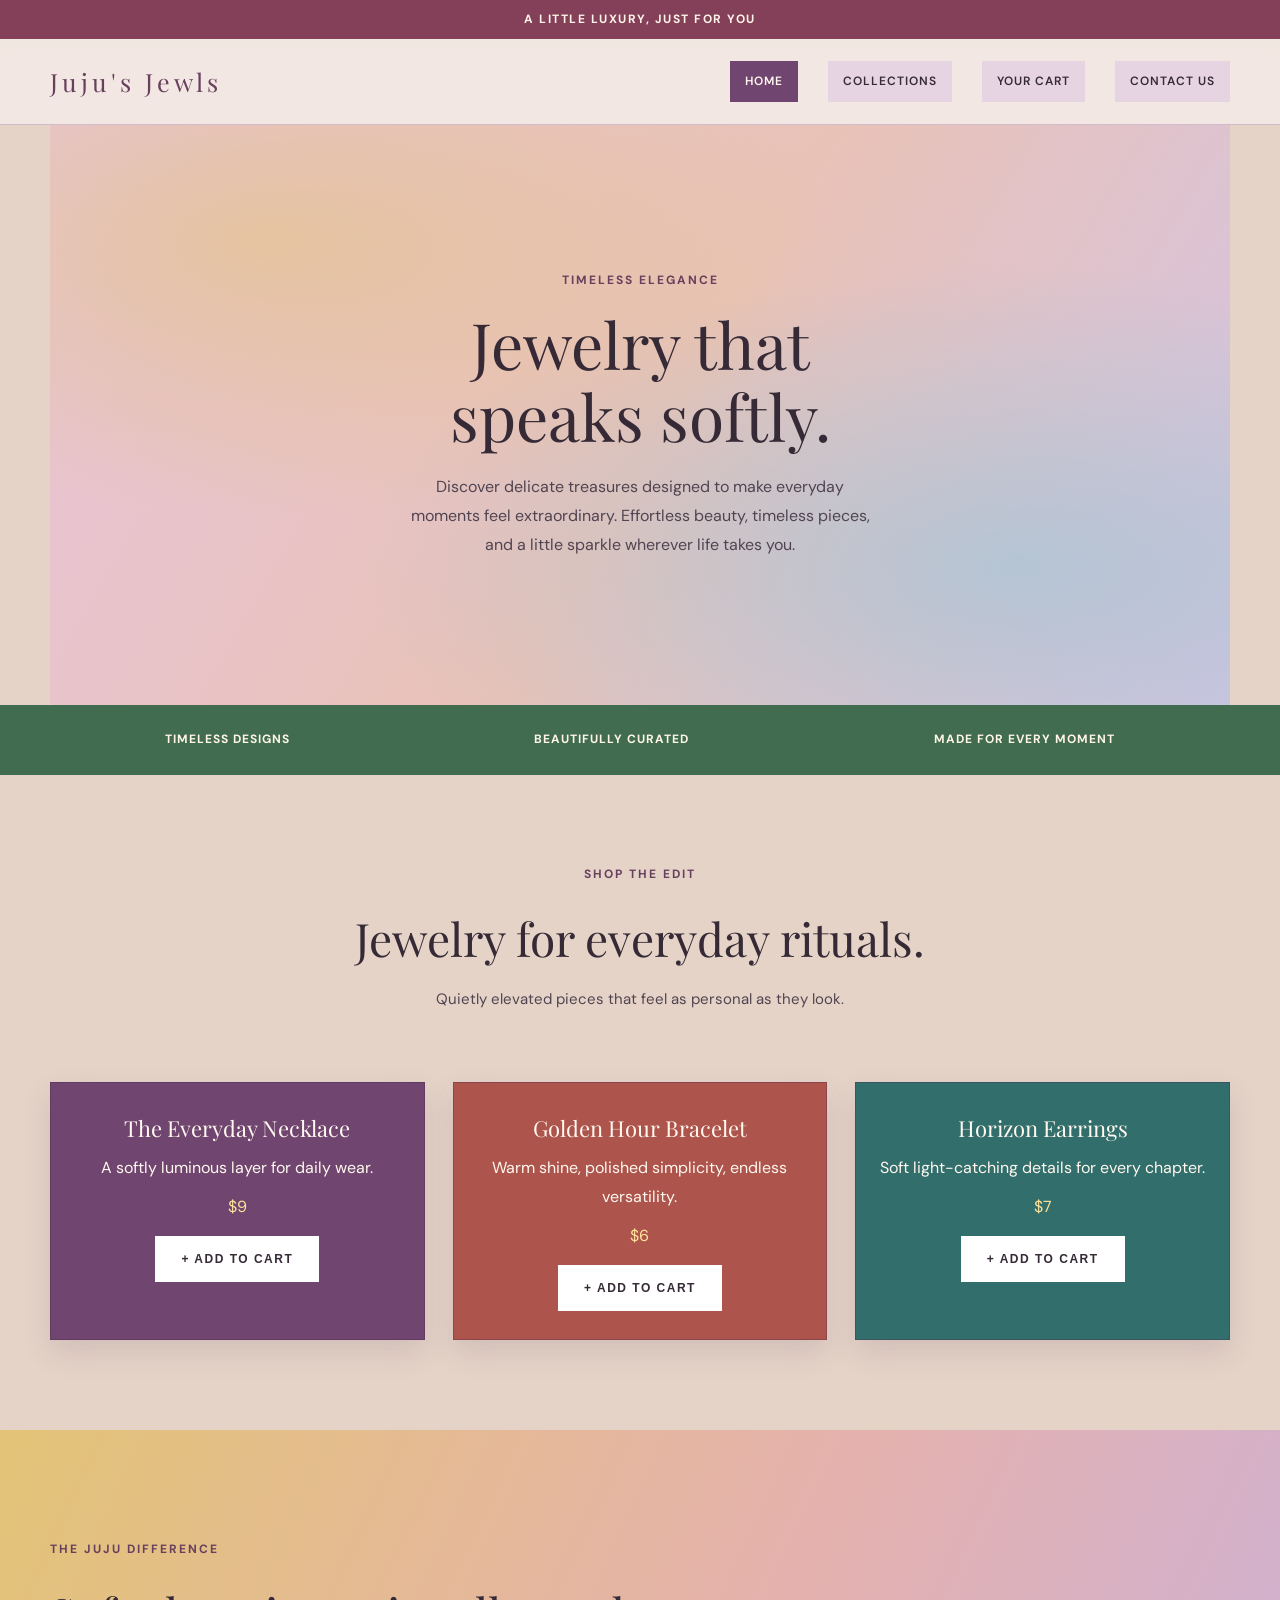
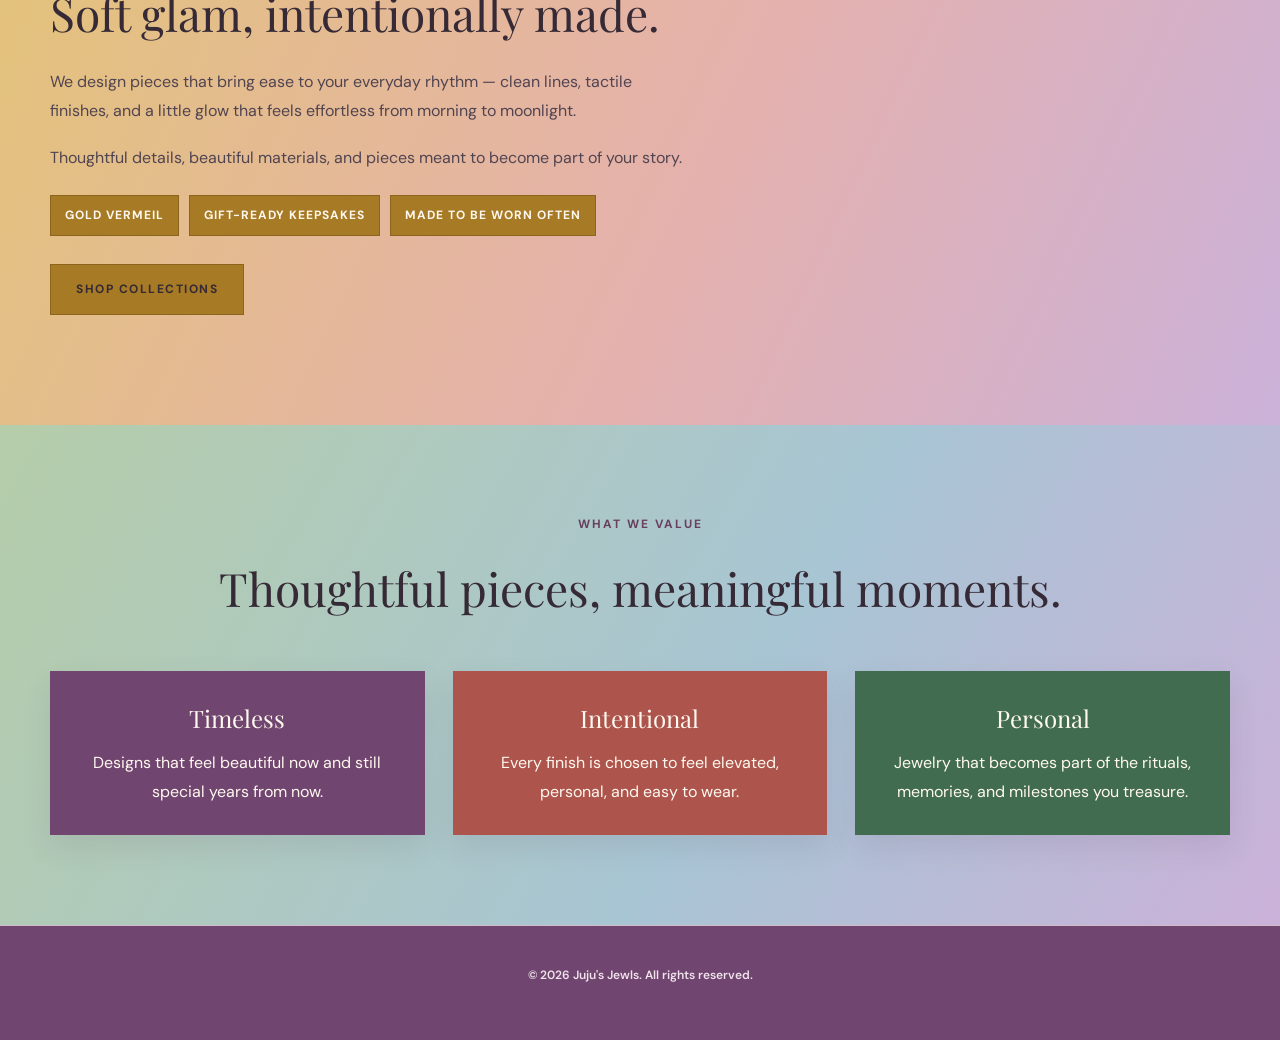
==== commit fa8b850c: "ksjfsdncoimsfkd" ====
--- a/index.html
+++ b/index.html
@@ -66,8 +66,8 @@
             <article class="product-card">
               <h3>Golden Hour Bracelet</h3>
               <p>Warm shine, polished simplicity, endless versatility.</p>
-              <p class="price">$5</p>
-              <button class="add-to-cart" type="button" data-product-id="golden-hour-bracelet" data-product-name="Golden Hour Bracelet" data-product-price="5">+ ADD TO CART</button>
+              <p class="price">$6</p>
+              <button class="add-to-cart" type="button" data-product-id="golden-hour-bracelet" data-product-name="Golden Hour Bracelet" data-product-price="6">+ ADD TO CART</button>
             </article>
 
             <article class="product-card">
--- a/styles.css
+++ b/styles.css
@@ -399,9 +399,26 @@
 }
 
 .cart-status {
+  position: sticky;
+  top: 96px;
+  z-index: 11;
   min-height: 1.6em;
   color: var(--accent-deep);
   font-weight: 600;
+}
+
+.cart-status:not(:empty) {
+  width: fit-content;
+  max-width: 100%;
+  margin-left: 16px;
+  padding: 10px 16px;
+  background: var(--accent-deep);
+  color: #fff8ef;
+  box-shadow: 0 8px 24px rgba(53, 42, 53, 0.24);
+}
+
+.cart-status:empty {
+  visibility: hidden;
 }
 
 .cart-section > .container {
@@ -718,6 +735,10 @@
 }
 
 @media (max-width: 680px) {
+  .cart-status {
+    top: 170px;
+  }
+
   .header-inner {
     flex-direction: column;
     gap: 18px;
